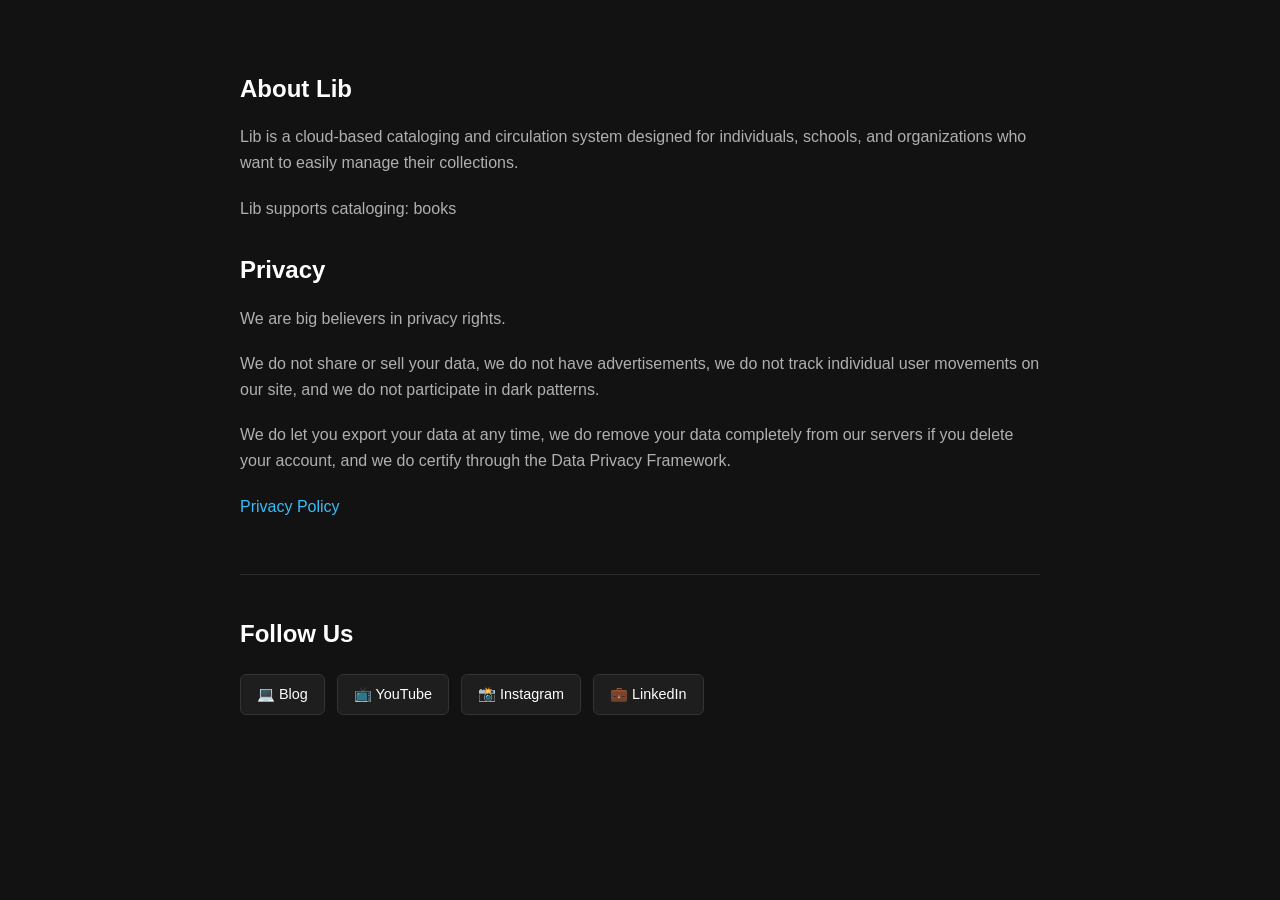
==== about.html @ ac930a10 "initial commit" ====
<!DOCTYPE html>
<html lang="en">
<head>
    <meta charset="UTF-8">
    <meta name="viewport" content="width=device-width, initial-scale=1.0">
    <title>About Page Layout</title>
    <link rel="stylesheet" href="styles/about.css">
</head>
<body>

    <h2>About Lib</h2>
    <p>Lib is a cloud-based cataloging and circulation system designed for individuals, schools, and organizations who want to easily manage their collections.</p>
    <p>Lib supports cataloging: books</p>

    <h2>Privacy</h2>
    <p>We are big believers in privacy rights.</p>
    <p>We do not share or sell your data, we do not have advertisements, we do not track individual user movements on our site, and we do not participate in dark patterns.</p>
    <p>We do let you export your data at any time, we do remove your data completely from our servers if you delete your account, and we do certify through the Data Privacy Framework.</p>
    
    <a href="#">Privacy Policy</a><br>
    

    <hr>

    <h2>Follow Us</h2>
    <div class="social-grid">
        <a href="#" class="btn">💻 Blog</a>
        <a href="#" class="btn">📺 YouTube</a>
        <a href="#" class="btn">📸 Instagram</a>
        <a href="#" class="btn">💼 LinkedIn</a>
    </div>

</body>
</html>
---- styles/about.css ----
body {
            background-color: #121212;
            color: #e0e0e0;
            font-family: -apple-system, BlinkMacSystemFont, "Segoe UI", Roboto, sans-serif;
            line-height: 1.6;
            padding: 40px;
            max-width: 800px;
            margin: 0 auto;
        }
        h2 {
            color: #ffffff;
            font-size: 1.5rem;
            margin-top: 30px;
            margin-bottom: 15px;
        }
        p {
            color: #b0b0b0;
            margin-bottom: 20px;
        }
        a {
            color: #38bdf8;
            text-decoration: none;
            display: inline-block;
            margin-bottom: 15px;
        }
        a:hover {
            text-decoration: underline;
        }
        hr {
            border: 0;
            border-top: 1px solid #2d2d2d;
            margin: 40px 0;
        }
        .social-grid {
            display: flex;
            flex-wrap: wrap;
            gap: 12px;
            margin-top: 20px;
        }
        .btn {
            background-color: #1e1e1e;
            color: #ffffff;
            border: 1px solid #333333;
            padding: 8px 16px;
            border-radius: 6px;
            font-size: 0.9rem;
            text-decoration: none;
            display: flex;
            align-items: center;
            gap: 8px;
        }
        .btn:hover {
            background-color: #2a2a2a;
            border-color: #444444;
            text-decoration: none;
        }
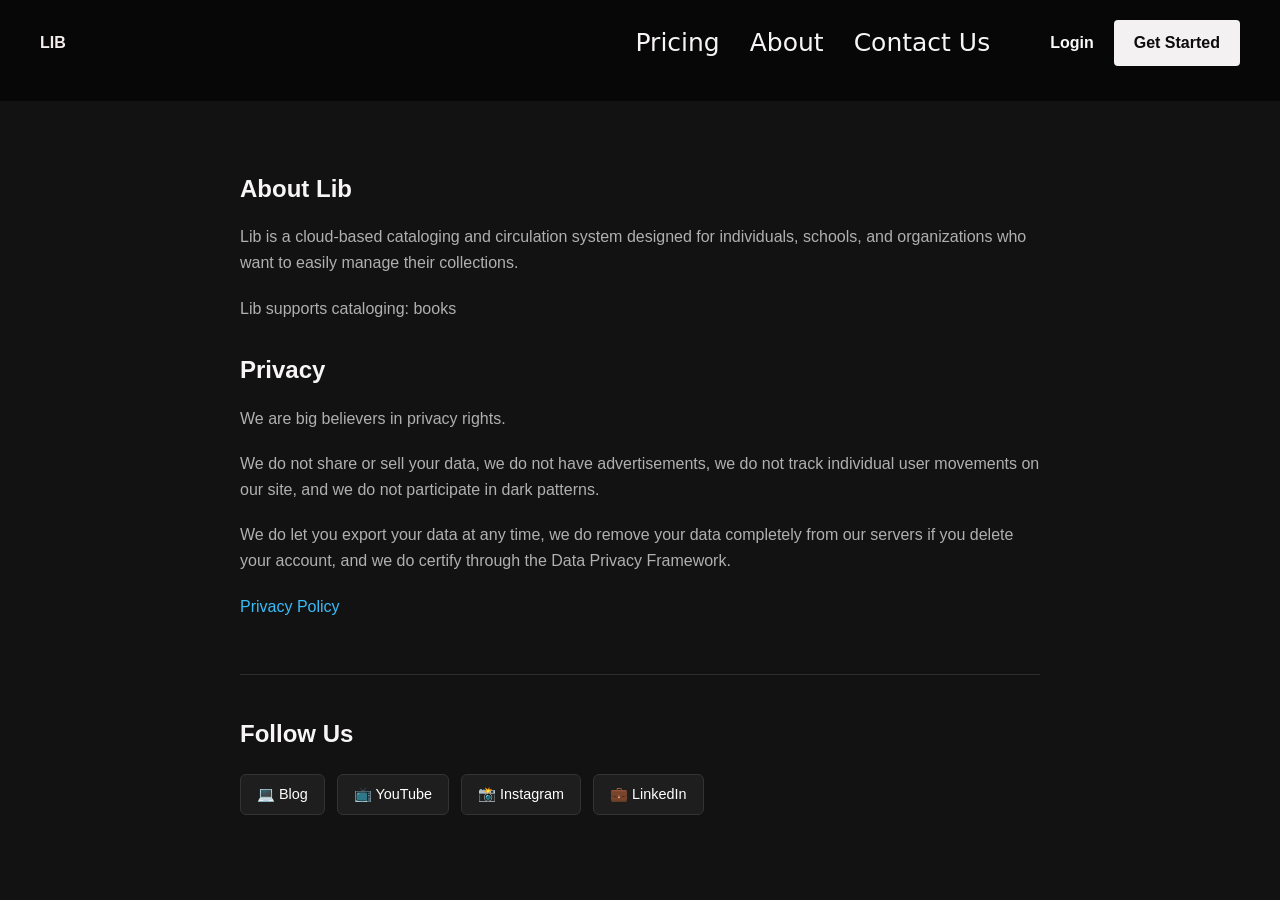
==== commit fe5fdaa7: "initial commit" ====
--- a/about.html
+++ b/about.html
@@ -7,6 +7,23 @@
     <link rel="stylesheet" href="styles/about.css">
 </head>
 <body>
+     <header>
+    <nav class="navbar">
+      <a href="index.html"<div class="logo"><strong>LIB</strong></div></a>
+
+      <ul class="nav-links">
+        <li><a href="Pricing.html">Pricing</a></li>
+        <li><a href="About.html">About</a></li>
+        <li><a href="contact_us.html">Contact Us</a>
+        </li>
+      </ul>
+
+      <ul class="logonav">
+        <li><a href="login.html" class="btn-login">Login</a></li>
+        <li><a href="getstarted" class="btn-started">Get Started</a></li>
+      </ul>
+    </nav>
+  </header>
 
     <h2>About Lib</h2>
     <p>Lib is a cloud-based cataloging and circulation system designed for individuals, schools, and organizations who want to easily manage their collections.</p>
--- a/styles/about.css
+++ b/styles/about.css
@@ -6,9 +6,10 @@
             padding: 40px;
             max-width: 800px;
             margin: 0 auto;
+            margin-top:100px;
         }
         h2 {
-            color: #ffffff;
+            color: #f7f5f5;
             font-size: 1.5rem;
             margin-top: 30px;
             margin-bottom: 15px;
@@ -53,4 +54,78 @@
             background-color: #2a2a2a;
             border-color: #444444;
             text-decoration: none;
-        }+        }
+        .navbar {
+  display: flex;
+  align-items: center;
+  justify-content: space-between;
+  width: 100%;
+  padding: 20px 40px;
+  box-sizing: border-box;
+  background-color: #070707;
+   position: fixed;
+  top: 0;
+  left: 0;
+  width: 100%;
+  z-index: 1000;
+
+}
+
+.nav-links {
+  display: flex;
+  list-style: none;
+  gap: 30px;
+  margin: 0;
+  padding: 0;
+  margin-left:auto;
+
+}
+
+.nav-links a {
+  text-decoration: none;
+  color: #f7f4f4;
+  font-weight: 500;
+  font-size: 25px;
+  font-family: system-ui, -apple-system, sans-serif;
+  
+}
+
+.logonav { 
+  display: flex; 
+  align-items: center; 
+  list-style: none; 
+  gap: 20px;        
+  margin: 0;
+  padding: 0; 
+  margin-left:60px;
+}
+
+.logonav a {
+  text-decoration: none;
+  font-size: 16px;
+  font-weight: 600;
+
+}
+
+.btn-login {
+  color: #fbf9f9;
+}
+
+.btn-login:hover {
+  color: #f8f1f1;
+}
+
+.btn-started {
+  color: #0c0c0c;        
+  background-color: #f3f1f1;       
+  padding: 10px 20px;         
+  border-radius: 4px;           
+}
+
+.btn-started:hover {
+  background-color: #dad8d8;    
+}
+.logo{
+    text-decoration: none;
+    color: #f5ecec;
+}
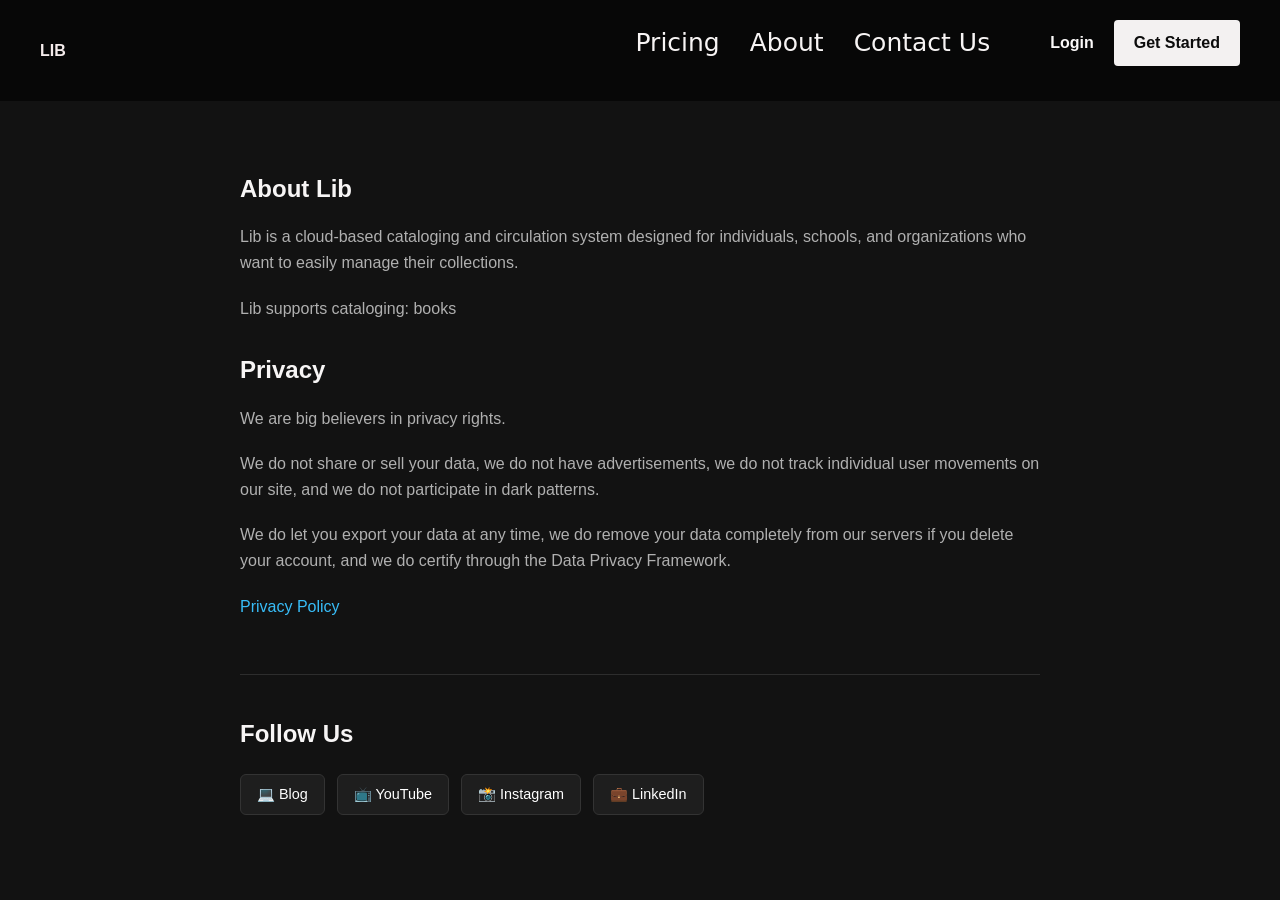
==== commit 99bde690: "initial commit" ====
--- a/about.html
+++ b/about.html
@@ -9,8 +9,9 @@
 <body>
      <header>
     <nav class="navbar">
-      <a href="index.html"<div class="logo"><strong>LIB</strong></div></a>
-
+      <!-- <a href="index.html"</a> -->
+       <link rel="index" href="index.html"><div class="logo"><strong>LIB</strong></div>
+    <link rel="index" href="index.html">
       <ul class="nav-links">
         <li><a href="Pricing.html">Pricing</a></li>
         <li><a href="About.html">About</a></li>
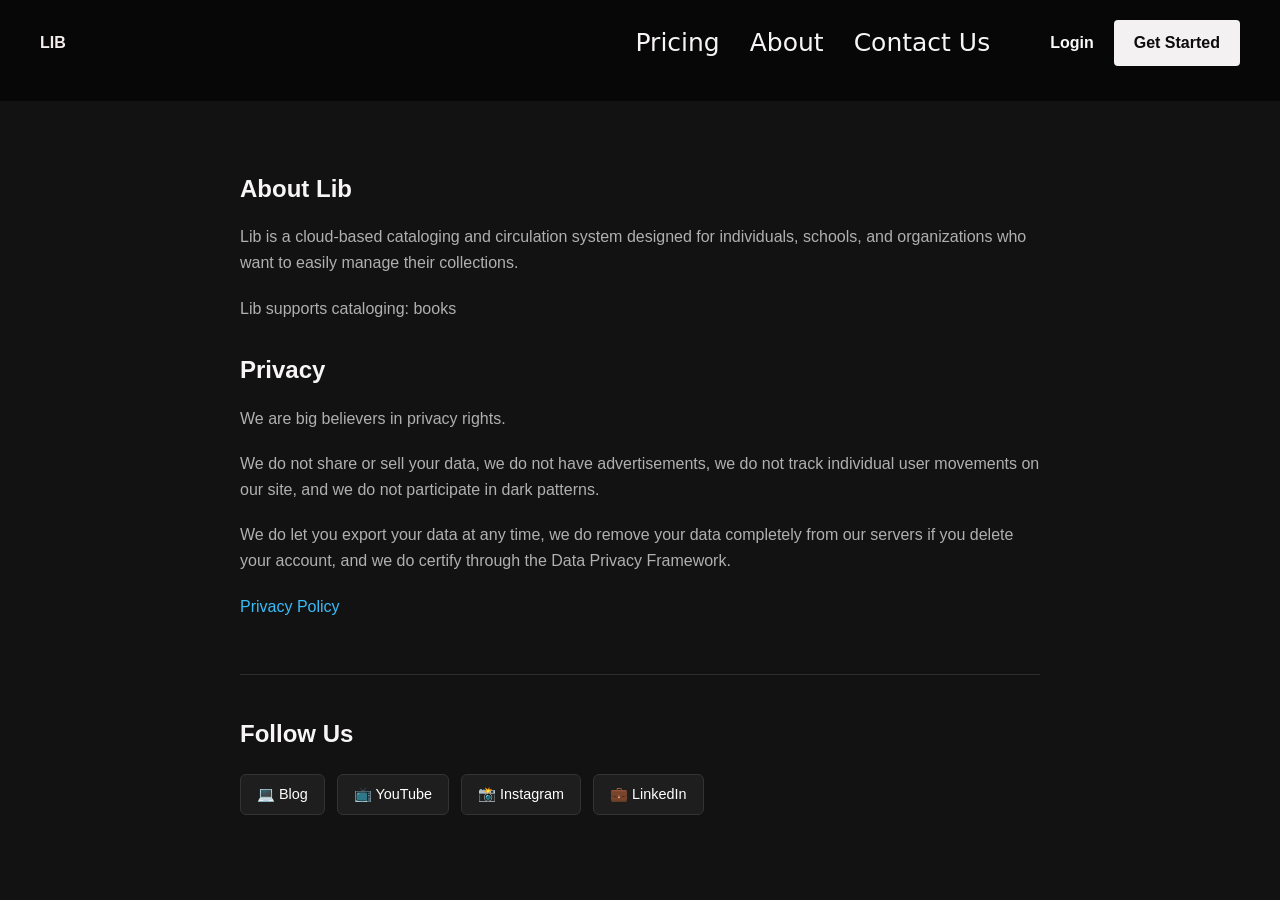
==== commit 22bf6e06: "initial commit" ====
--- a/about.html
+++ b/about.html
@@ -9,12 +9,14 @@
 <body>
      <header>
     <nav class="navbar">
-      <!-- <a href="index.html"</a> -->
-       <link rel="index" href="index.html"><div class="logo"><strong>LIB</strong></div>
-    <link rel="index" href="index.html">
+      
+       <link rel="index" href="index.html">
+
+      <a href="index.html"><div class="logo"><strong>LIB</strong></div></a>
+  
       <ul class="nav-links">
-        <li><a href="Pricing.html">Pricing</a></li>
-        <li><a href="About.html">About</a></li>
+        <li><a href="pricing.html">Pricing</a></li>
+        <li><a href="about.html">About</a></li>
         <li><a href="contact_us.html">Contact Us</a>
         </li>
       </ul>
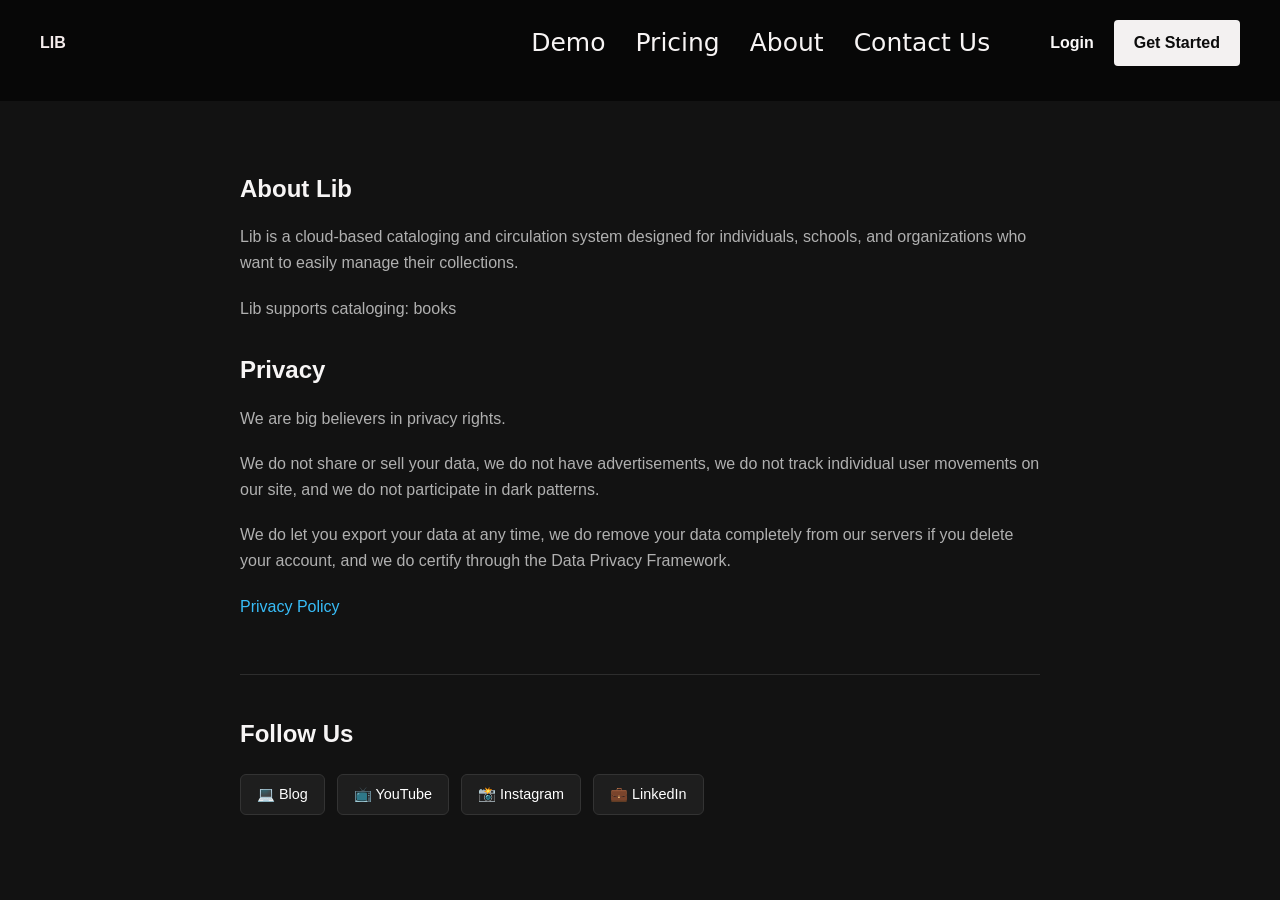
==== commit 31d136ab: "initial commit" ====
--- a/about.html
+++ b/about.html
@@ -15,6 +15,7 @@
       <a href="index.html"><div class="logo"><strong>LIB</strong></div></a>
   
       <ul class="nav-links">
+         <li><a href="demo.html">Demo</a></li>
         <li><a href="pricing.html">Pricing</a></li>
         <li><a href="about.html">About</a></li>
         <li><a href="contact_us.html">Contact Us</a>
@@ -23,7 +24,7 @@
 
       <ul class="logonav">
         <li><a href="login.html" class="btn-login">Login</a></li>
-        <li><a href="getstarted" class="btn-started">Get Started</a></li>
+        <li><a href="getstarted.html" class="btn-started">Get Started</a></li>
       </ul>
     </nav>
   </header>
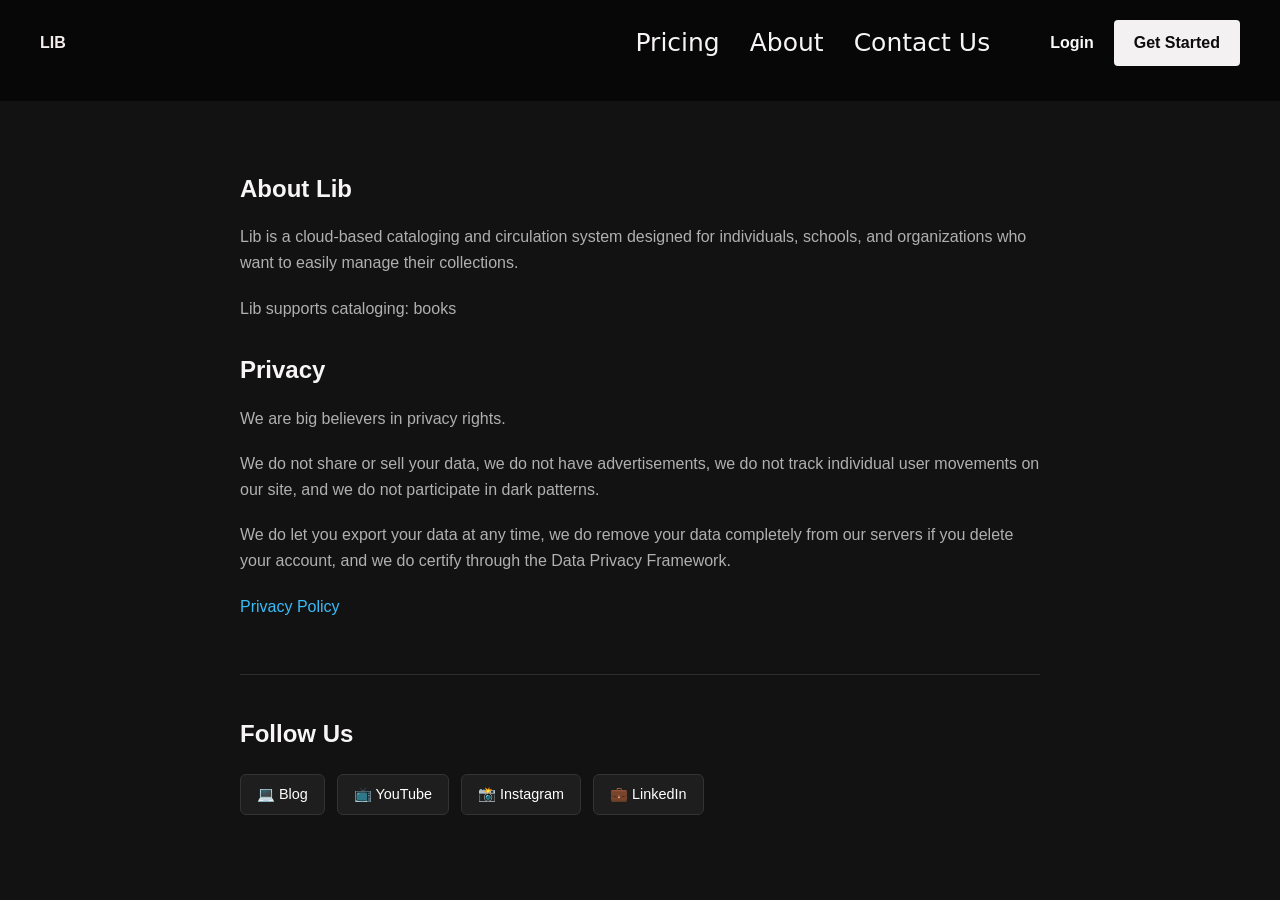
==== commit eafed1cc: "initial commit" ====
--- a/about.html
+++ b/about.html
@@ -15,7 +15,7 @@
       <a href="index.html"><div class="logo"><strong>LIB</strong></div></a>
   
       <ul class="nav-links">
-         <li><a href="demo.html">Demo</a></li>
+       
         <li><a href="pricing.html">Pricing</a></li>
         <li><a href="about.html">About</a></li>
         <li><a href="contact_us.html">Contact Us</a>
